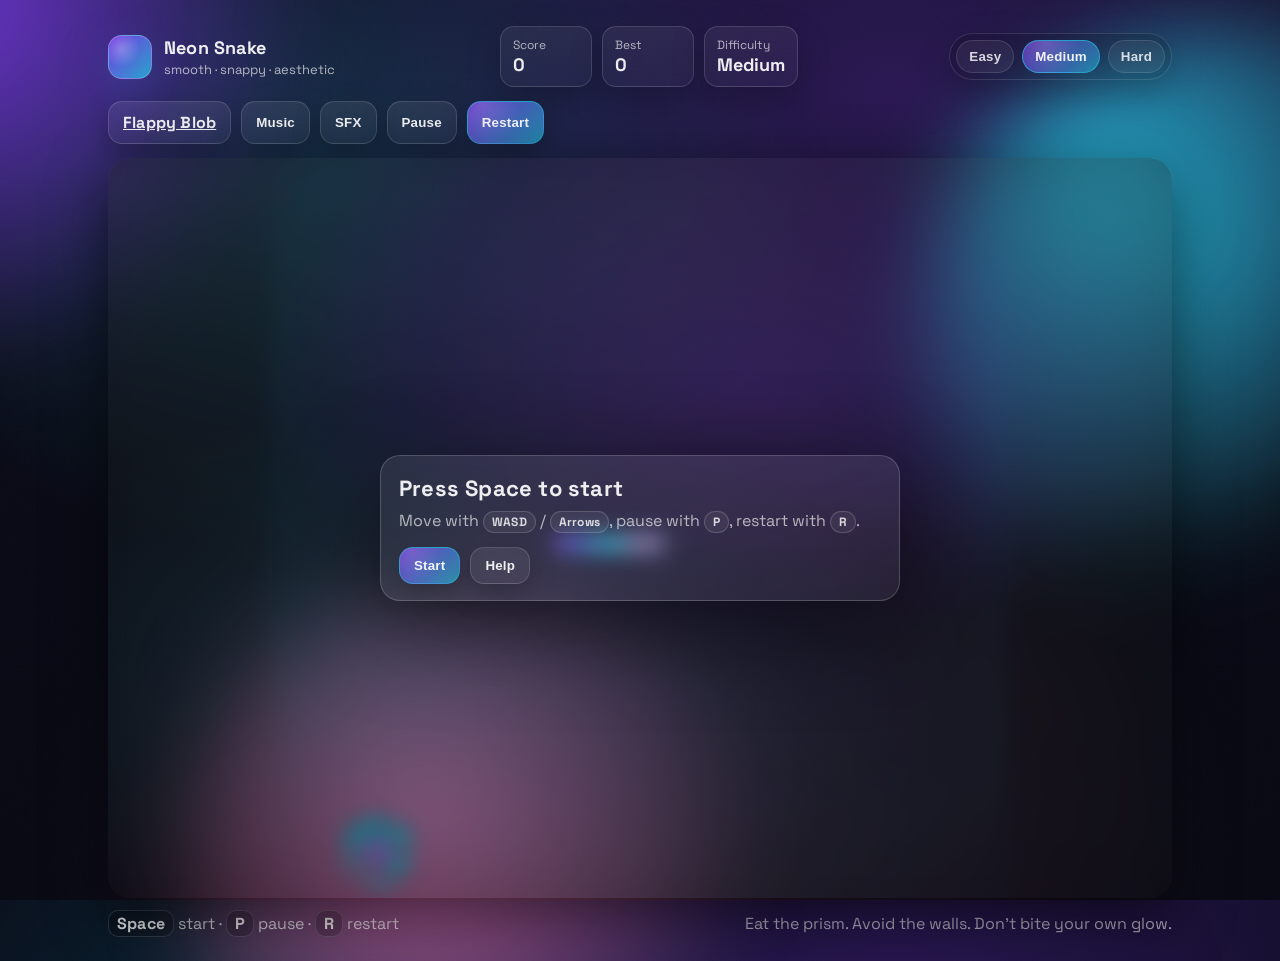
==== index.html @ 52525a89 "Publish Flappy Blob" ====
<!doctype html>
<html lang="en">
  <head>
    <meta charset="UTF-8" />
    <meta name="viewport" content="width=device-width, initial-scale=1.0" />
    <title>Neon Snake</title>
    <link rel="preconnect" href="https://fonts.googleapis.com" />
    <link rel="preconnect" href="https://fonts.gstatic.com" crossorigin />
    <link
      href="https://fonts.googleapis.com/css2?family=Space+Grotesk:wght@400;600;700&display=swap"
      rel="stylesheet"
    />
    <link rel="stylesheet" href="./style.css" />
  </head>
  <body>
    <div class="bg" aria-hidden="true">
      <div class="orb orb-a"></div>
      <div class="orb orb-b"></div>
      <div class="orb orb-c"></div>
      <div class="grid"></div>
      <div class="noise"></div>
    </div>

    <main class="shell">
      <header class="top">
        <div class="brand">
          <div class="logo" aria-hidden="true"></div>
          <div>
            <div class="title">Neon Snake</div>
            <div class="subtitle">smooth · snappy · aesthetic</div>
          </div>
        </div>

        <div class="stats" role="group" aria-label="Game stats">
          <div class="stat">
            <div class="k">Score</div>
            <div class="v" id="score">0</div>
          </div>
          <div class="stat">
            <div class="k">Best</div>
            <div class="v" id="best">0</div>
          </div>
          <div class="stat">
            <div class="k">Difficulty</div>
            <div class="v" id="speed">Medium</div>
          </div>
        </div>

        <div class="pills" role="group" aria-label="Difficulty">
          <button class="chip" id="diffEasy" type="button" aria-pressed="false">Easy</button>
          <button class="chip" id="diffMedium" type="button" aria-pressed="true">Medium</button>
          <button class="chip" id="diffHard" type="button" aria-pressed="false">Hard</button>
        </div>

        <div class="actions">
          <a class="btn" href="./flappy-blob/" role="button">Flappy Blob</a>
          <button class="btn" id="btnMusic" type="button" aria-pressed="false">
            Music
          </button>
          <button class="btn" id="btnSfx" type="button" aria-pressed="true">
            SFX
          </button>
          <button class="btn" id="btnPause" type="button" aria-pressed="false">
            Pause
          </button>
          <button class="btn btn-primary" id="btnRestart" type="button">
            Restart
          </button>
        </div>
      </header>

      <section class="stage" aria-label="Snake game">
        <canvas id="game" width="768" height="768"></canvas>

        <div class="hud" id="hud" aria-live="polite">
          <div class="hud-card">
            <div class="hud-title" id="hudTitle">Press Space to start</div>
            <div class="hud-hint">
              Move with <span class="pill">WASD</span> / <span class="pill">Arrows</span>,
              pause with <span class="pill">P</span>, restart with <span class="pill">R</span>.
            </div>
            <div class="hud-row">
              <button class="btn btn-primary" id="btnStart" type="button">
                Start
              </button>
              <button class="btn" id="btnShowHelp" type="button">Help</button>
            </div>
          </div>
        </div>

        <div class="help" id="help" hidden>
          <div class="help-card">
            <div class="help-title">Controls</div>
            <ul class="help-list">
              <li><b>Move</b>: Arrow keys / WASD / swipe</li>
              <li><b>Pause</b>: P or the Pause button</li>
              <li><b>Restart</b>: R or the Restart button</li>
            </ul>
            <div class="help-row">
              <button class="btn btn-primary" id="btnCloseHelp" type="button">
                Got it
              </button>
            </div>
          </div>
        </div>

        <div class="touch" aria-label="Touch controls">
          <button class="dpad up" id="tUp" type="button" aria-label="Up"></button>
          <button class="dpad left" id="tLeft" type="button" aria-label="Left"></button>
          <button class="dpad right" id="tRight" type="button" aria-label="Right"></button>
          <button class="dpad down" id="tDown" type="button" aria-label="Down"></button>
        </div>
      </section>

      <footer class="foot">
        <div class="keys">
          <span class="key">Space</span> start · <span class="key">P</span> pause ·
          <span class="key">R</span> restart
        </div>
        <div class="tip" id="tip">
          Eat the prism. Avoid the walls. Don’t bite your own glow.
        </div>
      </footer>
    </main>

    <script defer src="./script.js"></script>
  </body>
</html>
---- style.css ----
:root{
  --bg0:#070812;
  --bg1:#090a17;
  --card: rgba(255,255,255,.06);
  --card2: rgba(255,255,255,.08);
  --stroke: rgba(255,255,255,.14);
  --stroke2: rgba(255,255,255,.22);
  --text: rgba(255,255,255,.92);
  --muted: rgba(255,255,255,.66);
  --shadow: 0 18px 60px rgba(0,0,0,.55);
  --glowA: #7c3aed;
  --glowB: #22d3ee;
  --glowC: #f472b6;
  --ok: #34d399;
  --warn: #fb7185;
}

*{box-sizing:border-box}
html,body{height:100%}
body{
  margin:0;
  font-family:"Space Grotesk", system-ui, -apple-system, Segoe UI, Roboto, Helvetica, Arial, sans-serif;
  color:var(--text);
  background: radial-gradient(1200px 800px at 70% 10%, rgba(124,58,237,.28), transparent 60%),
              radial-gradient(900px 700px at 25% 20%, rgba(34,211,238,.18), transparent 55%),
              radial-gradient(1000px 800px at 50% 95%, rgba(244,114,182,.14), transparent 60%),
              linear-gradient(180deg, var(--bg1), var(--bg0));
  overflow-x:hidden;
}

.bg{
  position:fixed; inset:0;
  pointer-events:none;
  z-index:-1;
}
.orb{
  position:absolute;
  width: 48vmax;
  height: 48vmax;
  filter: blur(40px);
  opacity:.9;
  mix-blend-mode: screen;
  border-radius: 50%;
  transform: translate3d(0,0,0);
  animation: float 12s ease-in-out infinite;
}
.orb-a{left:-18vmax; top:-14vmax; background: radial-gradient(circle at 30% 30%, rgba(124,58,237,.95), transparent 60%)}
.orb-b{right:-20vmax; top:2vmax; background: radial-gradient(circle at 30% 30%, rgba(34,211,238,.9), transparent 62%); animation-duration: 14s}
.orb-c{left:14vmax; bottom:-22vmax; background: radial-gradient(circle at 40% 40%, rgba(244,114,182,.85), transparent 64%); animation-duration: 16s}
@keyframes float{
  0%,100%{transform: translate3d(0,0,0) scale(1)}
  50%{transform: translate3d(0, 12px, 0) scale(1.03)}
}

.grid{
  position:absolute; inset:-20%;
  background:
    linear-gradient(rgba(255,255,255,.06) 1px, transparent 1px),
    linear-gradient(90deg, rgba(255,255,255,.06) 1px, transparent 1px);
  background-size: 70px 70px;
  transform: rotate(8deg);
  opacity:.12;
  mask-image: radial-gradient(closest-side, rgba(0,0,0,.9), transparent 75%);
}
.noise{
  position:absolute; inset:0;
  background-image: url("data:image/svg+xml,%3Csvg xmlns='http://www.w3.org/2000/svg' width='240' height='240'%3E%3Cfilter id='n'%3E%3CfeTurbulence type='fractalNoise' baseFrequency='.9' numOctaves='3' stitchTiles='stitch'/%3E%3C/filter%3E%3Crect width='240' height='240' filter='url(%23n)' opacity='.25'/%3E%3C/svg%3E");
  opacity:.12;
  mix-blend-mode: overlay;
}

.shell{
  max-width: 1100px;
  margin: 0 auto;
  padding: 26px 18px 24px;
}

.top{
  display:flex;
  align-items:center;
  justify-content:space-between;
  gap:14px;
  flex-wrap:wrap;
  margin-bottom: 14px;
}
.brand{
  display:flex; gap:12px; align-items:center;
  min-width: 240px;
}
.logo{
  width:44px; height:44px;
  border-radius: 14px;
  background:
    radial-gradient(circle at 30% 30%, rgba(255,255,255,.26), transparent 44%),
    linear-gradient(135deg, rgba(124,58,237,.9), rgba(34,211,238,.72));
  box-shadow: 0 14px 40px rgba(34,211,238,.10), 0 18px 60px rgba(124,58,237,.18);
  border: 1px solid rgba(255,255,255,.22);
}
.title{font-weight:700; letter-spacing:.2px; font-size: 18px}
.subtitle{color:var(--muted); font-size: 13px; margin-top:2px}

.stats{
  display:flex; gap:10px; flex-wrap:wrap;
}
.stat{
  padding:10px 12px;
  border-radius: 14px;
  border: 1px solid var(--stroke);
  background: linear-gradient(180deg, var(--card), rgba(255,255,255,.03));
  box-shadow: 0 12px 34px rgba(0,0,0,.22);
  min-width: 92px;
}
.k{font-size:12px; color: var(--muted)}
.v{font-size:18px; font-weight:700}

.actions{
  display:flex; gap:10px;
}

.pills{
  display:flex;
  gap:8px;
  flex-wrap:wrap;
  padding: 6px;
  border-radius: 999px;
  border: 1px solid rgba(255,255,255,.12);
  background: rgba(0,0,0,.16);
  box-shadow: 0 12px 34px rgba(0,0,0,.22);
}
.chip{
  appearance:none;
  border: 1px solid rgba(255,255,255,.12);
  background: rgba(255,255,255,.06);
  color: rgba(255,255,255,.82);
  border-radius: 999px;
  padding: 8px 12px;
  font-weight: 800;
  letter-spacing: .2px;
  cursor:pointer;
  transition: transform .12s ease, background .12s ease, border-color .12s ease;
}
.chip:hover{transform: translateY(-1px); border-color: rgba(255,255,255,.20)}
.chip[aria-pressed="true"]{
  color: rgba(255,255,255,.92);
  border-color: rgba(34,211,238,.55);
  background:
    radial-gradient(circle at 30% 10%, rgba(255,255,255,.14), transparent 55%),
    linear-gradient(135deg, rgba(124,58,237,.64), rgba(34,211,238,.46));
}
.chip:focus-visible{outline: 2px solid rgba(34,211,238,.55); outline-offset: 2px}
.btn{
  appearance:none;
  border: 1px solid var(--stroke);
  background: linear-gradient(180deg, rgba(255,255,255,.08), rgba(255,255,255,.04));
  color: var(--text);
  border-radius: 14px;
  padding: 10px 14px;
  font-weight: 700;
  letter-spacing: .2px;
  cursor:pointer;
  box-shadow: 0 10px 28px rgba(0,0,0,.25);
  transition: transform .12s ease, border-color .12s ease, background .12s ease, box-shadow .12s ease;
  user-select:none;
}
.btn:hover{
  transform: translateY(-1px);
  border-color: var(--stroke2);
  background: linear-gradient(180deg, rgba(255,255,255,.10), rgba(255,255,255,.05));
  box-shadow: 0 12px 34px rgba(0,0,0,.32);
}
.btn:active{transform: translateY(0px) scale(.99)}
.btn:focus-visible{outline: 2px solid rgba(34,211,238,.55); outline-offset: 2px}

.btn-primary{
  border-color: rgba(34,211,238,.42);
  background:
    radial-gradient(circle at 20% 10%, rgba(255,255,255,.14), transparent 55%),
    linear-gradient(135deg, rgba(124,58,237,.78), rgba(34,211,238,.58));
}
.btn-primary:hover{
  border-color: rgba(34,211,238,.65);
  box-shadow: 0 18px 60px rgba(34,211,238,.12), 0 18px 60px rgba(124,58,237,.16);
}

.stage{
  position:relative;
  margin-top: 10px;
  border-radius: 22px;
  border: none;
  background: linear-gradient(180deg, rgba(255,255,255,.06), rgba(255,255,255,.03));
  box-shadow: var(--shadow);
  overflow:hidden;
}

canvas#game{
  display:block;
  width:min(92vw, 740px);
  height:auto;
  margin: 0 auto;
  image-rendering: pixelated;
}

.hud, .help{
  position:absolute;
  inset:0;
  display:grid;
  place-items:center;
  padding: 18px;
  background: radial-gradient(900px 500px at 60% 30%, rgba(124,58,237,.20), transparent 55%),
              radial-gradient(900px 500px at 30% 70%, rgba(34,211,238,.12), transparent 55%),
              rgba(0,0,0,.25);
  backdrop-filter: blur(10px);
}
.hud[hidden]{display:none}
.help[hidden]{display:none}

.hud-card, .help-card{
  width: min(520px, 100%);
  border-radius: 20px;
  border: 1px solid rgba(255,255,255,.18);
  background: linear-gradient(180deg, rgba(255,255,255,.08), rgba(255,255,255,.05));
  box-shadow: 0 24px 90px rgba(0,0,0,.55);
  padding: 18px 18px 16px;
}
.hud-title{
  font-size: 22px;
  font-weight: 800;
  letter-spacing: .2px;
}
.hud-hint{
  margin-top:8px;
  color: var(--muted);
  line-height: 1.35;
}
.hud-row, .help-row{
  display:flex; gap:10px; margin-top: 14px; flex-wrap:wrap;
}
.pill{
  display:inline-block;
  padding: 2px 8px;
  border-radius: 999px;
  border: 1px solid rgba(255,255,255,.16);
  background: rgba(255,255,255,.06);
  color: rgba(255,255,255,.82);
  font-weight: 700;
  font-size: 12px;
  letter-spacing: .2px;
}
.help-title{font-size:18px; font-weight: 800}
.help-list{
  margin:10px 0 0;
  padding-left: 18px;
  color: rgba(255,255,255,.78);
}
.help-list li{margin: 6px 0}

.touch{
  position:absolute;
  left: 18px;
  bottom: 18px;
  width: 162px;
  height: 162px;
  opacity: .95;
  display:none;
}
.dpad{
  position:absolute;
  width: 54px;
  height: 54px;
  border-radius: 16px;
  border: 1px solid rgba(255,255,255,.18);
  background: linear-gradient(180deg, rgba(255,255,255,.08), rgba(255,255,255,.04));
  box-shadow: 0 16px 50px rgba(0,0,0,.35);
  cursor:pointer;
}
.dpad:active{transform: scale(.98)}
.dpad.up{left:54px; top:0}
.dpad.down{left:54px; bottom:0}
.dpad.left{left:0; top:54px}
.dpad.right{right:0; top:54px}
.dpad::before{
  content:"";
  position:absolute;
  inset: 16px;
  border-radius: 12px;
  background: radial-gradient(circle at 30% 20%, rgba(255,255,255,.22), transparent 55%),
              linear-gradient(135deg, rgba(124,58,237,.52), rgba(34,211,238,.42));
  opacity: .9;
}
.dpad.up::after,.dpad.down::after,.dpad.left::after,.dpad.right::after{
  content:"";
  position:absolute;
  left:50%; top:50%;
  width:0; height:0;
  border-style: solid;
  transform: translate(-50%,-50%);
  filter: drop-shadow(0 6px 14px rgba(0,0,0,.35));
}
.dpad.up::after{border-width: 0 9px 14px 9px; border-color: transparent transparent rgba(255,255,255,.92) transparent}
.dpad.down::after{border-width: 14px 9px 0 9px; border-color: rgba(255,255,255,.92) transparent transparent transparent}
.dpad.left::after{border-width: 9px 14px 9px 0; border-color: transparent rgba(255,255,255,.92) transparent transparent}
.dpad.right::after{border-width: 9px 0 9px 14px; border-color: transparent transparent transparent rgba(255,255,255,.92)}

.foot{
  display:flex;
  justify-content:space-between;
  align-items:center;
  gap: 12px;
  flex-wrap:wrap;
  padding-top: 12px;
  color: rgba(255,255,255,.70);
}
.key{
  display:inline-block;
  padding: 2px 8px;
  border-radius: 10px;
  border: 1px solid rgba(255,255,255,.14);
  background: rgba(0,0,0,.20);
  color: rgba(255,255,255,.82);
  font-weight: 800;
  letter-spacing: .2px;
}
.tip{color: rgba(255,255,255,.62)}

@media (max-width: 860px){
  .actions{width: 100%}
  .actions .btn{flex:1}
  .touch{display:block}
  canvas#game{width: min(94vw, 640px)}
}

@media (prefers-reduced-motion: reduce){
  .orb{animation:none}
  .btn{transition:none}
}
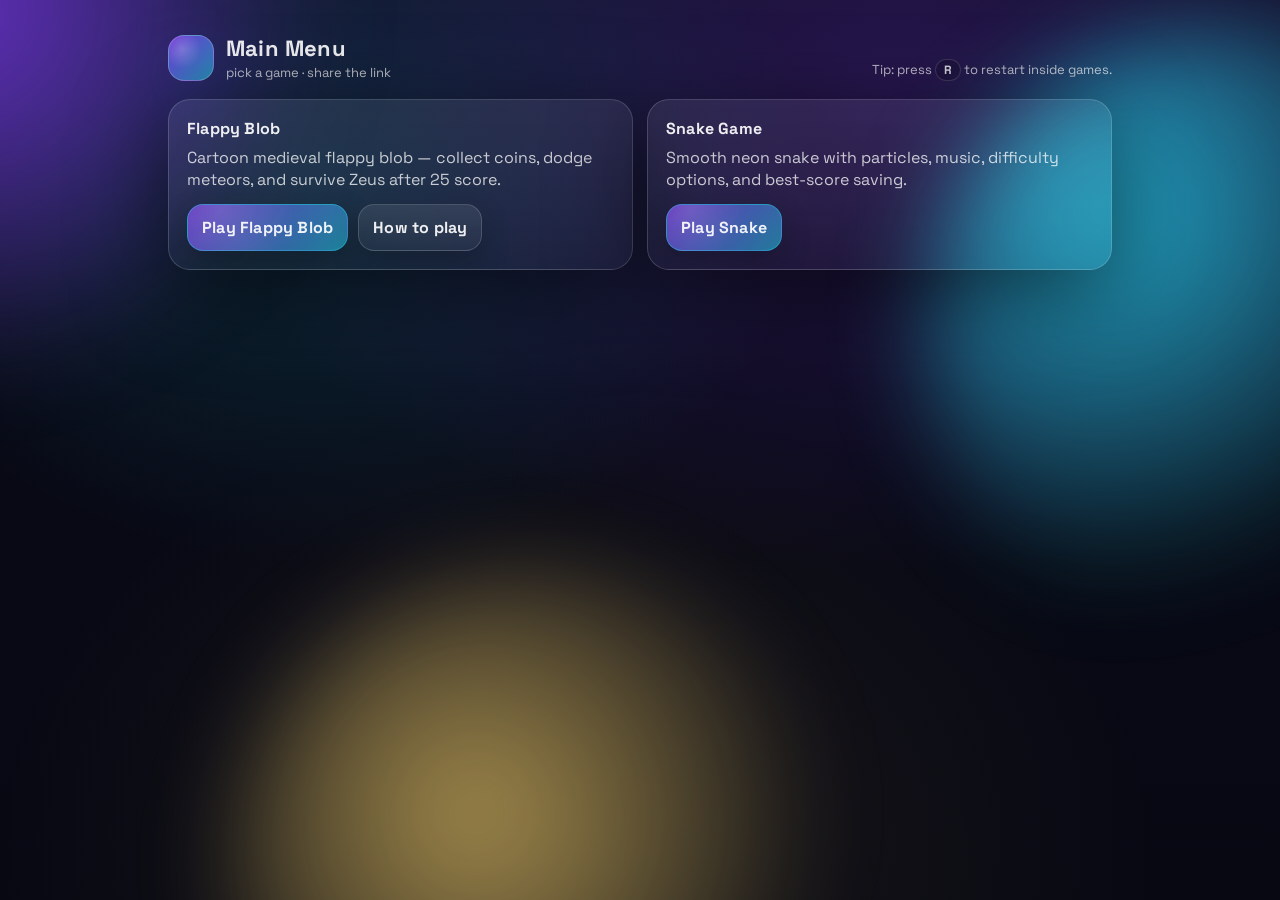
==== commit fad12bd5: "Add main menu and move snake to /snake-game" ====
--- a/index.html
+++ b/index.html
@@ -3,126 +3,58 @@
   <head>
     <meta charset="UTF-8" />
     <meta name="viewport" content="width=device-width, initial-scale=1.0" />
-    <title>Neon Snake</title>
+    <title>Main Menu</title>
     <link rel="preconnect" href="https://fonts.googleapis.com" />
     <link rel="preconnect" href="https://fonts.gstatic.com" crossorigin />
     <link
       href="https://fonts.googleapis.com/css2?family=Space+Grotesk:wght@400;600;700&display=swap"
       rel="stylesheet"
     />
-    <link rel="stylesheet" href="./style.css" />
+    <link rel="stylesheet" href="./menu.css" />
   </head>
   <body>
     <div class="bg" aria-hidden="true">
       <div class="orb orb-a"></div>
       <div class="orb orb-b"></div>
       <div class="orb orb-c"></div>
-      <div class="grid"></div>
-      <div class="noise"></div>
     </div>
 
     <main class="shell">
-      <header class="top">
+      <header class="hero">
         <div class="brand">
           <div class="logo" aria-hidden="true"></div>
           <div>
-            <div class="title">Neon Snake</div>
-            <div class="subtitle">smooth · snappy · aesthetic</div>
+            <div class="title">Main Menu</div>
+            <div class="subtitle">pick a game · share the link</div>
           </div>
         </div>
-
-        <div class="stats" role="group" aria-label="Game stats">
-          <div class="stat">
-            <div class="k">Score</div>
-            <div class="v" id="score">0</div>
-          </div>
-          <div class="stat">
-            <div class="k">Best</div>
-            <div class="v" id="best">0</div>
-          </div>
-          <div class="stat">
-            <div class="k">Difficulty</div>
-            <div class="v" id="speed">Medium</div>
-          </div>
-        </div>
-
-        <div class="pills" role="group" aria-label="Difficulty">
-          <button class="chip" id="diffEasy" type="button" aria-pressed="false">Easy</button>
-          <button class="chip" id="diffMedium" type="button" aria-pressed="true">Medium</button>
-          <button class="chip" id="diffHard" type="button" aria-pressed="false">Hard</button>
-        </div>
-
-        <div class="actions">
-          <a class="btn" href="./flappy-blob/" role="button">Flappy Blob</a>
-          <button class="btn" id="btnMusic" type="button" aria-pressed="false">
-            Music
-          </button>
-          <button class="btn" id="btnSfx" type="button" aria-pressed="true">
-            SFX
-          </button>
-          <button class="btn" id="btnPause" type="button" aria-pressed="false">
-            Pause
-          </button>
-          <button class="btn btn-primary" id="btnRestart" type="button">
-            Restart
-          </button>
+        <div class="subtitle">
+          Tip: press <span class="pill">R</span> to restart inside games.
         </div>
       </header>
 
-      <section class="stage" aria-label="Snake game">
-        <canvas id="game" width="768" height="768"></canvas>
+      <section class="grid" aria-label="Games">
+        <article class="card">
+          <h2>Flappy Blob</h2>
+          <p>
+            Cartoon medieval flappy blob — collect coins, dodge meteors, and survive Zeus after 25 score.
+          </p>
+          <div class="actions">
+            <a class="btn btn-primary" href="./flappy-blob/">Play Flappy Blob</a>
+            <a class="btn" href="./flappy-blob/#how" aria-label="How to play Flappy Blob">How to play</a>
+          </div>
+        </article>
 
-        <div class="hud" id="hud" aria-live="polite">
-          <div class="hud-card">
-            <div class="hud-title" id="hudTitle">Press Space to start</div>
-            <div class="hud-hint">
-              Move with <span class="pill">WASD</span> / <span class="pill">Arrows</span>,
-              pause with <span class="pill">P</span>, restart with <span class="pill">R</span>.
-            </div>
-            <div class="hud-row">
-              <button class="btn btn-primary" id="btnStart" type="button">
-                Start
-              </button>
-              <button class="btn" id="btnShowHelp" type="button">Help</button>
-            </div>
+        <article class="card">
+          <h2>Snake Game</h2>
+          <p>
+            Smooth neon snake with particles, music, difficulty options, and best-score saving.
+          </p>
+          <div class="actions">
+            <a class="btn btn-primary" href="./snake-game/">Play Snake</a>
           </div>
-        </div>
-
-        <div class="help" id="help" hidden>
-          <div class="help-card">
-            <div class="help-title">Controls</div>
-            <ul class="help-list">
-              <li><b>Move</b>: Arrow keys / WASD / swipe</li>
-              <li><b>Pause</b>: P or the Pause button</li>
-              <li><b>Restart</b>: R or the Restart button</li>
-            </ul>
-            <div class="help-row">
-              <button class="btn btn-primary" id="btnCloseHelp" type="button">
-                Got it
-              </button>
-            </div>
-          </div>
-        </div>
-
-        <div class="touch" aria-label="Touch controls">
-          <button class="dpad up" id="tUp" type="button" aria-label="Up"></button>
-          <button class="dpad left" id="tLeft" type="button" aria-label="Left"></button>
-          <button class="dpad right" id="tRight" type="button" aria-label="Right"></button>
-          <button class="dpad down" id="tDown" type="button" aria-label="Down"></button>
-        </div>
+        </article>
       </section>
-
-      <footer class="foot">
-        <div class="keys">
-          <span class="key">Space</span> start · <span class="key">P</span> pause ·
-          <span class="key">R</span> restart
-        </div>
-        <div class="tip" id="tip">
-          Eat the prism. Avoid the walls. Don’t bite your own glow.
-        </div>
-      </footer>
     </main>
-
-    <script defer src="./script.js"></script>
   </body>
 </html>
--- a/menu.css
+++ b/menu.css
@@ -0,0 +1,151 @@
+:root{
+  --bg0:#070812;
+  --bg1:#090a17;
+  --card: rgba(255,255,255,.07);
+  --stroke: rgba(255,255,255,.16);
+  --stroke2: rgba(255,255,255,.24);
+  --text: rgba(255,255,255,.92);
+  --muted: rgba(255,255,255,.70);
+  --shadow: 0 22px 90px rgba(0,0,0,.55);
+  --a:#7c3aed;
+  --b:#22d3ee;
+  --c:#f5d06a;
+}
+
+*{box-sizing:border-box}
+html,body{height:100%}
+body{
+  margin:0;
+  font-family:"Space Grotesk", system-ui, -apple-system, Segoe UI, Roboto, Helvetica, Arial, sans-serif;
+  color:var(--text);
+  background:
+    radial-gradient(1200px 800px at 70% 10%, rgba(124,58,237,.26), transparent 60%),
+    radial-gradient(900px 700px at 25% 20%, rgba(34,211,238,.16), transparent 55%),
+    radial-gradient(900px 700px at 45% 95%, rgba(245,208,106,.08), transparent 65%),
+    linear-gradient(180deg, var(--bg1), var(--bg0));
+  overflow-x:hidden;
+}
+
+.bg{position:fixed; inset:0; pointer-events:none; z-index:-1}
+.orb{
+  position:absolute;
+  width: 48vmax; height: 48vmax;
+  filter: blur(44px);
+  opacity:.85;
+  mix-blend-mode: screen;
+  border-radius: 50%;
+  animation: float 14s ease-in-out infinite;
+}
+.orb-a{left:-18vmax; top:-14vmax; background: radial-gradient(circle at 30% 30%, rgba(124,58,237,.95), transparent 62%)}
+.orb-b{right:-20vmax; top:2vmax; background: radial-gradient(circle at 30% 30%, rgba(34,211,238,.9), transparent 64%); animation-duration: 16s}
+.orb-c{left:18vmax; bottom:-22vmax; background: radial-gradient(circle at 40% 40%, rgba(245,208,106,.75), transparent 66%); animation-duration: 18s}
+@keyframes float{
+  0%,100%{transform: translate3d(0,0,0) scale(1)}
+  50%{transform: translate3d(0, 12px, 0) scale(1.03)}
+}
+
+.shell{
+  max-width: 980px;
+  margin: 0 auto;
+  padding: 34px 18px 30px;
+}
+
+.hero{
+  display:flex;
+  align-items:flex-end;
+  justify-content:space-between;
+  gap:16px;
+  flex-wrap:wrap;
+  margin-bottom: 18px;
+}
+.brand{
+  display:flex;
+  align-items:center;
+  gap:12px;
+}
+.logo{
+  width:46px; height:46px;
+  border-radius: 16px;
+  border: 1px solid rgba(255,255,255,.22);
+  background:
+    radial-gradient(circle at 30% 30%, rgba(255,255,255,.22), transparent 44%),
+    linear-gradient(135deg, rgba(124,58,237,.85), rgba(34,211,238,.60));
+  box-shadow: 0 18px 70px rgba(34,211,238,.10), 0 18px 70px rgba(124,58,237,.16);
+}
+.title{font-weight:900; letter-spacing:.2px; font-size: 22px}
+.subtitle{color:var(--muted); font-size: 13px; margin-top:2px}
+
+.grid{
+  display:grid;
+  grid-template-columns: repeat(12, 1fr);
+  gap: 14px;
+}
+.card{
+  grid-column: span 12;
+  border-radius: 22px;
+  border: 1px solid rgba(255,255,255,.16);
+  background: linear-gradient(180deg, var(--card), rgba(255,255,255,.03));
+  box-shadow: var(--shadow);
+  overflow:hidden;
+  padding: 18px;
+}
+.card h2{margin:0; font-size: 16px; letter-spacing:.2px}
+.card p{margin:8px 0 0; color: rgba(255,255,255,.76); line-height: 1.35}
+
+.actions{
+  margin-top: 14px;
+  display:flex;
+  gap:10px;
+  flex-wrap:wrap;
+}
+.btn{
+  display:inline-flex;
+  align-items:center;
+  justify-content:center;
+  gap:10px;
+  text-decoration:none;
+  border: 1px solid var(--stroke);
+  background: linear-gradient(180deg, rgba(255,255,255,.09), rgba(255,255,255,.04));
+  color: var(--text);
+  border-radius: 16px;
+  padding: 12px 14px;
+  font-weight: 900;
+  letter-spacing: .2px;
+  cursor:pointer;
+  box-shadow: 0 10px 28px rgba(0,0,0,.25);
+  transition: transform .12s ease, border-color .12s ease, background .12s ease;
+}
+.btn:hover{
+  transform: translateY(-1px);
+  border-color: var(--stroke2);
+  background: linear-gradient(180deg, rgba(255,255,255,.11), rgba(255,255,255,.05));
+}
+.btn:active{transform: translateY(0px) scale(.99)}
+.btn:focus-visible{outline: 2px solid rgba(34,211,238,.55); outline-offset: 2px}
+.btn-primary{
+  border-color: rgba(34,211,238,.40);
+  background:
+    radial-gradient(circle at 20% 10%, rgba(255,255,255,.14), transparent 55%),
+    linear-gradient(135deg, rgba(124,58,237,.72), rgba(34,211,238,.52));
+}
+
+.pill{
+  display:inline-block;
+  padding: 2px 8px;
+  border-radius: 999px;
+  border: 1px solid rgba(255,255,255,.14);
+  background: rgba(0,0,0,.16);
+  color: rgba(255,255,255,.80);
+  font-weight: 800;
+  font-size: 12px;
+  letter-spacing: .2px;
+}
+
+@media (min-width: 860px){
+  .card{grid-column: span 6}
+}
+
+@media (prefers-reduced-motion: reduce){
+  .orb{animation:none}
+  .btn{transition:none}
+}
